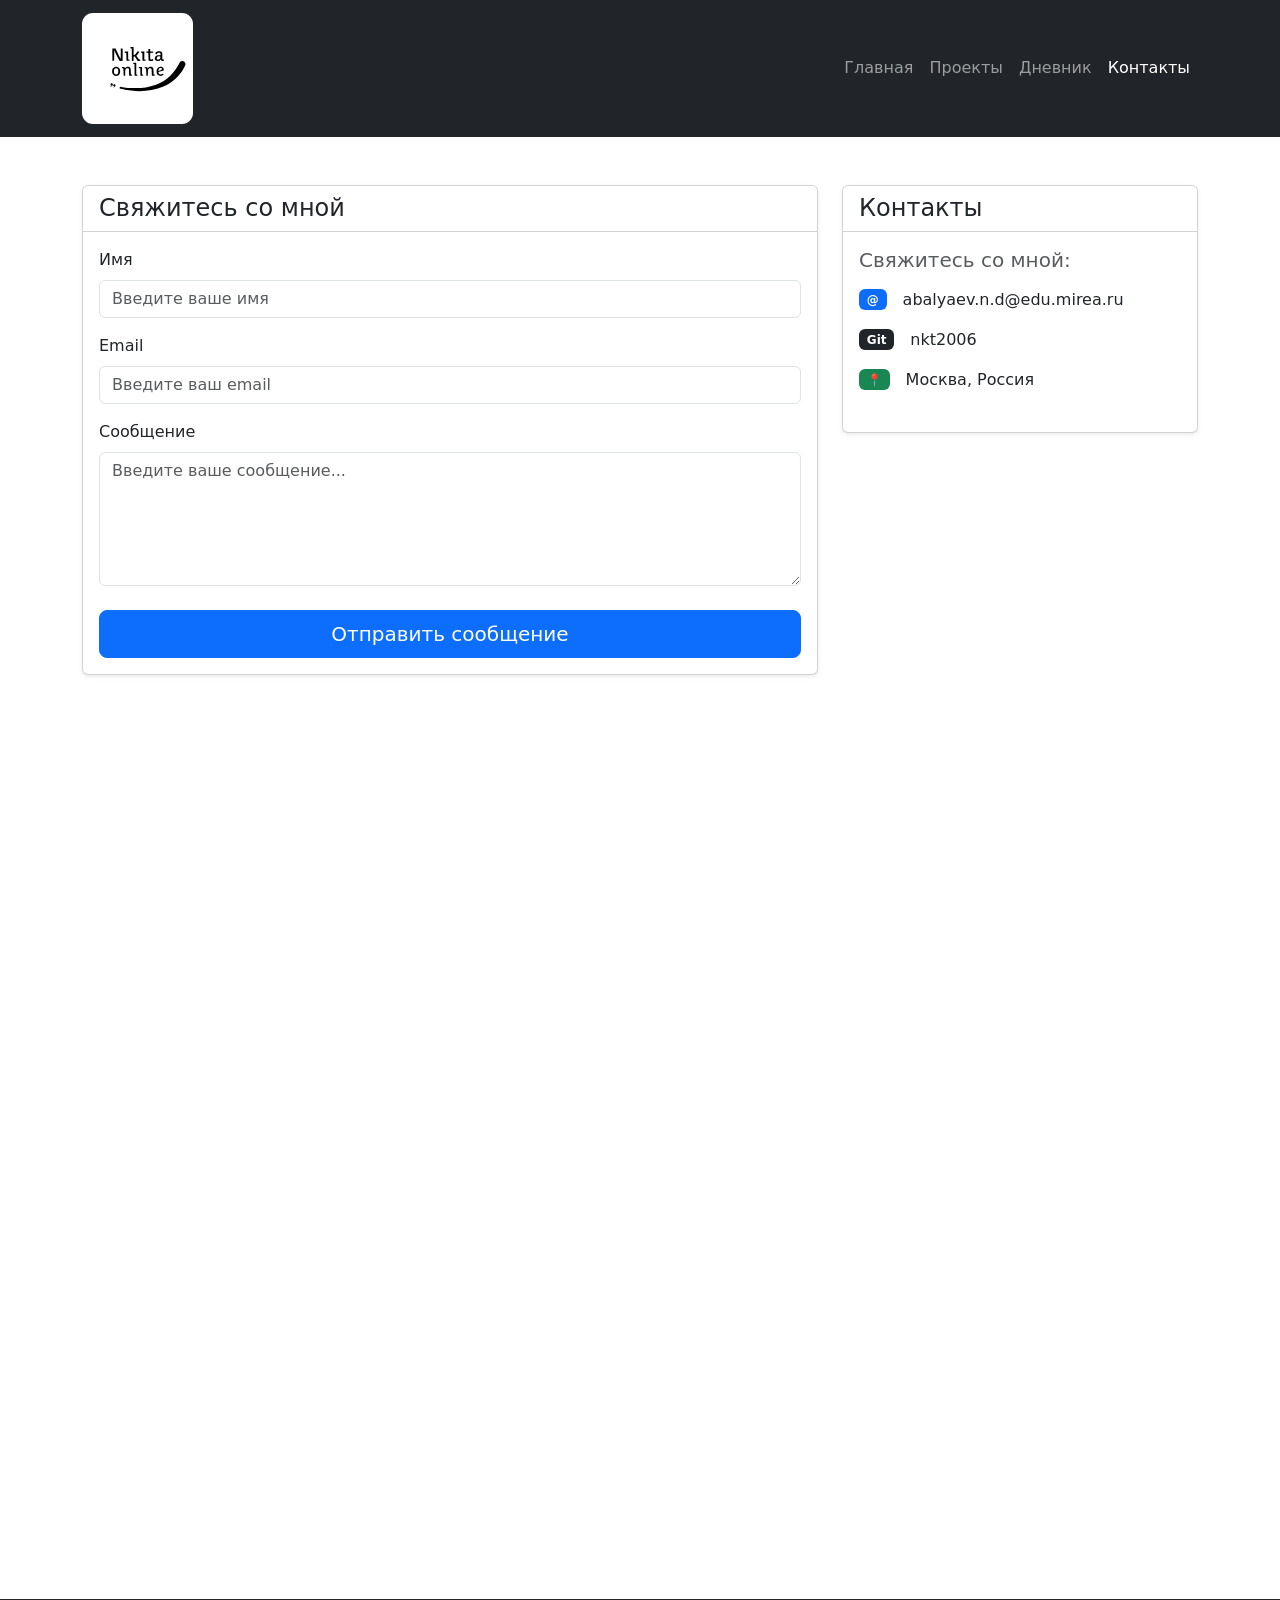
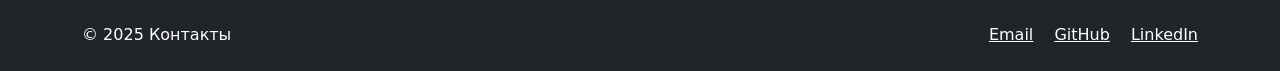
==== pages/contacts.html @ aee83b24 "добавил pages и базовое содержимое на эти страницы" ====
<!doctype html>
<html lang="en">

<head>
    <title>Title</title>
    <!-- Required meta tags -->
    <meta charset="utf-8" />
    <meta name="viewport" content="width=device-width, initial-scale=1, shrink-to-fit=no" />

    <!-- Bootstrap CSS v5.2.1 -->
    <link href="https://cdn.jsdelivr.net/npm/bootstrap@5.3.2/dist/css/bootstrap.min.css" rel="stylesheet"
        integrity="sha384-T3c6CoIi6uLrA9TneNEoa7RxnatzjcDSCmG1MXxSR1GAsXEV/Dwwykc2MPK8M2HN" crossorigin="anonymous" />
    <link rel="stylesheet" href="../styles/style.css">
</head>

<body>
    <header>
        <nav class="navbar navbar-expand-lg navbar-dark bg-dark">
            <div class="container">
                <a class="navbar-brand fw-bold" href="#">
                    <img src="/images/Logo_nikita_online.svg" class="logo-foto">
                </a>
                <button class="navbar-toggler" type="button" data-bs-toggle="collapse" data-bs-target="#navbarNav">
                    <span class="navbar-toggler-icon"></span>
                </button>
                <div class="collapse navbar-collapse" id="navbarNav">
                    <ul class="navbar-nav ms-auto">
                        <li class="nav-item">
                            <a class="nav-link" href="../index.html">Главная</a>
                        </li>
                        <li class="nav-item">
                            <a class="nav-link" href="projects.html">Проекты</a>
                        </li>
                        <li class="nav-item">
                            <a class="nav-link" href="diary.html">Дневник</a>
                        </li>
                        <li class="nav-item">
                            <a class="nav-link active" href="contacts.html">Контакты</a>
                        </li>
                    </ul>
                </div>
            </div>
        </nav>
    </header>
    <main>
        <main>
            <!-- Секция контактов -->
            <section class="py-5">
                <div class="container">
                    <div class="row">
                        <!-- Левая колонка - Форма -->
                        <div class="col-lg-8 mb-5">
                            <div class="card shadow-sm">
                                <div class="card-header bg-white">
                                    <h2 class="h4 mb-0">Свяжитесь со мной</h2>
                                </div>
                                <div class="card-body">
                                    <form>
                                        <!-- Поле Имя -->
                                        <div class="mb-3">
                                            <label for="name" class="form-label">Имя</label>
                                            <input type="text" class="form-control" id="name"
                                                placeholder="Введите ваше имя">
                                        </div>

                                        <!-- Поле Email -->
                                        <div class="mb-3">
                                            <label for="email" class="form-label">Email</label>
                                            <input type="email" class="form-control" id="email"
                                                placeholder="Введите ваш email">
                                        </div>

                                        <!-- Поле Сообщение -->
                                        <div class="mb-4">
                                            <label for="message" class="form-label">Сообщение</label>
                                            <textarea class="form-control" id="message" rows="5"
                                                placeholder="Введите ваше сообщение..."></textarea>
                                        </div>

                                        <!-- Кнопка отправки -->
                                        <button type="submit" class="btn btn-primary btn-lg w-100">
                                            Отправить сообщение
                                        </button>
                                    </form>
                                </div>
                            </div>
                        </div>

                        <!-- Правая колонка - Контактная информация -->
                        <div class="col-lg-4">
                            <div class="card shadow-sm">
                                <div class="card-header bg-white">
                                    <h2 class="h4 mb-0">Контакты</h2>
                                </div>
                                <div class="card-body">
                                    <div class="mb-4">
                                        <h5 class="text-muted mb-3">Свяжитесь со мной:</h5>
                                        <ul class="list-unstyled">
                                            <li class="mb-3">
                                                <div class="d-flex align-items-center">
                                                    <span class="badge bg-primary me-3">@</span>
                                                    <span>abalyaev.n.d@edu.mirea.ru</span>
                                                </div>
                                            </li>
                                            <li class="mb-3">
                                                <div class="d-flex align-items-center">
                                                    <span class="badge bg-dark me-3">Git</span>
                                                    <span>nkt2006</span>
                                                </div>
                                            </li>
                                            <li>
                                                <div class="d-flex align-items-center">
                                                    <span class="badge bg-success me-3">📍</span>
                                                    <span>Москва, Россия</span>
                                                </div>
                                            </li>
                                        </ul>
                                    </div>
                                </div>
                            </div>
                        </div>
                    </div>
                </div>
            </section>
        </main>
    </main>

    <div class="d-flex flex-column min-vh-100">
         <footer class="bg-dark text-white py-4 mt-auto">
        <div class="container">
            <div class="row">
                <div class="col-md-6">
                    <p class="mb-0">© 2025 Контакты</p>
                </div>
                <div class="col-md-6 text-md-end">
                    <a href="#" class="text-white me-3">Email</a>
                    <a href="#" class="text-white me-3">GitHub</a>
                    <a href="#" class="text-white">LinkedIn</a>
                </div>
            </div>
        </div>
    </footer>
    </div>
    <!-- Bootstrap JavaScript Libraries -->
    <script src="https://cdn.jsdelivr.net/npm/@popperjs/core@2.11.8/dist/umd/popper.min.js"
        integrity="sha384-I7E8VVD/ismYTF4hNIPjVp/Zjvgyol6VFvRkX/vR+Vc4jQkC+hVqc2pM8ODewa9r"
        crossorigin="anonymous"></script>

    <script src="https://cdn.jsdelivr.net/npm/bootstrap@5.3.2/dist/js/bootstrap.min.js"
        integrity="sha384-BBtl+eGJRgqQAUMxJ7pMwbEyER4l1g+O15P+16Ep7Q9Q+zqX6gSbd85u4mG4QzX+"
        crossorigin="anonymous"></script>
</body>

</html>
---- styles/style.css ----
.profile-img {
            width: 200px;
            height: 200px;
            object-fit: cover;
            border: 5px solid #fff;
            box-shadow: 0 0 20px rgba(0,0,0,0.1);
        }
        .skill-bar {
            height: 20px;
            border-radius: 10px;
        }
        .project-card {
            transition: transform 0.3s;
        }
        .project-card:hover {
            transform: translateY(-5px);
        }
        .hero-section {
            background: linear-gradient(135deg, #667eea 0%, #764ba2 100%);
            color: white;
        }

.logo-foto{
    max-width: 15%;
    background-color: white;
    border-radius: 10%;
}
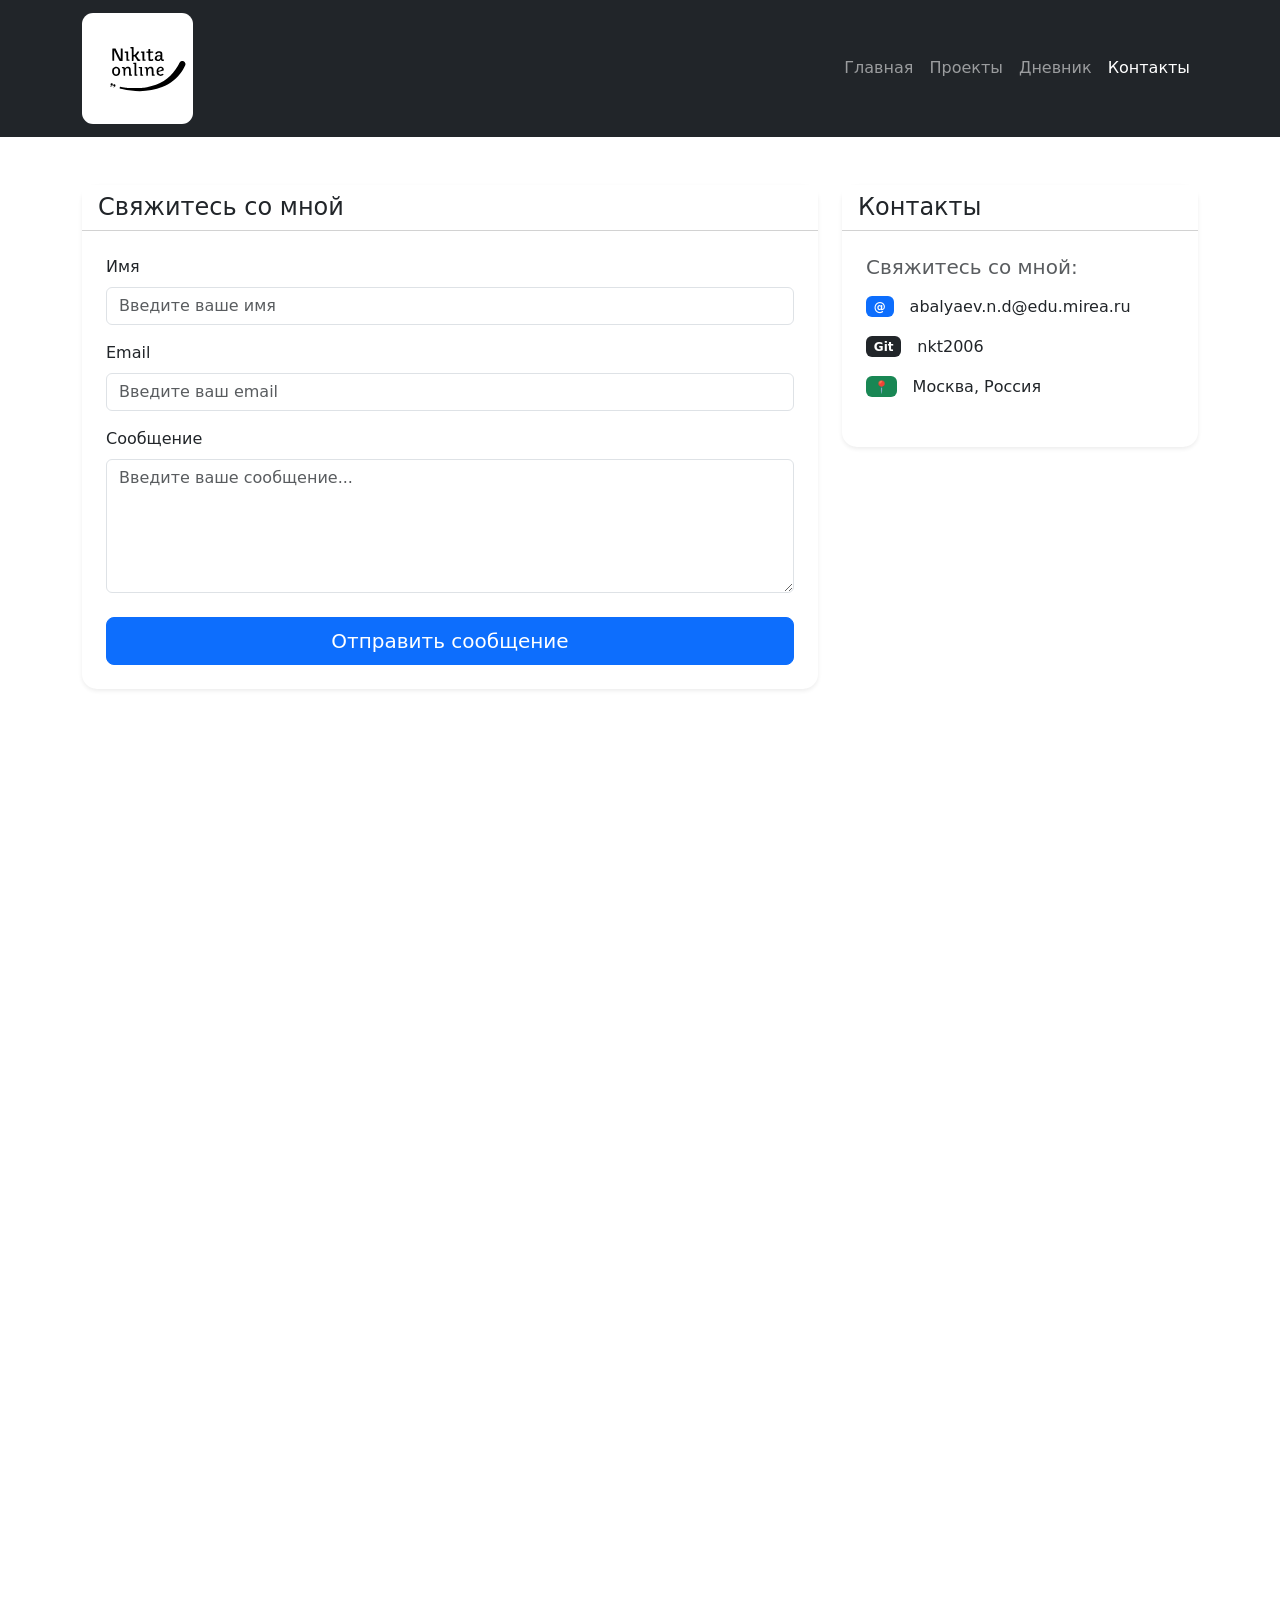
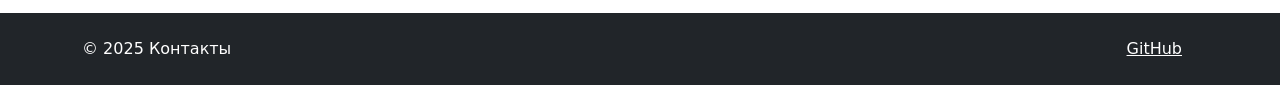
==== commit e5bbc253: "кр полностью выполненная" ====
--- a/pages/contacts.html
+++ b/pages/contacts.html
@@ -18,7 +18,7 @@
         <nav class="navbar navbar-expand-lg navbar-dark bg-dark">
             <div class="container">
                 <a class="navbar-brand fw-bold" href="#">
-                    <img src="/images/Logo_nikita_online.svg" class="logo-foto">
+                    <img src="../images/Logo_nikita_online.svg" class="logo-foto">
                 </a>
                 <button class="navbar-toggler" type="button" data-bs-toggle="collapse" data-bs-target="#navbarNav">
                     <span class="navbar-toggler-icon"></span>
@@ -133,9 +133,7 @@
                     <p class="mb-0">© 2025 Контакты</p>
                 </div>
                 <div class="col-md-6 text-md-end">
-                    <a href="#" class="text-white me-3">Email</a>
-                    <a href="#" class="text-white me-3">GitHub</a>
-                    <a href="#" class="text-white">LinkedIn</a>
+                    <a href="https://github.com/nkt2006" class="text-white me-3">GitHub</a>
                 </div>
             </div>
         </div>
--- a/styles/style.css
+++ b/styles/style.css
@@ -1,28 +1,107 @@
   .profile-img {
-            width: 200px;
-            height: 200px;
-            object-fit: cover;
-            border: 5px solid #fff;
-            box-shadow: 0 0 20px rgba(0,0,0,0.1);
-        }
-        .skill-bar {
-            height: 20px;
-            border-radius: 10px;
-        }
-        .project-card {
-            transition: transform 0.3s;
-        }
-        .project-card:hover {
-            transform: translateY(-5px);
-        }
-        .hero-section {
-            background: linear-gradient(135deg, #667eea 0%, #764ba2 100%);
-            color: white;
-        }
+      width: 200px;
+      height: 200px;
+      object-fit: cover;
+      border: 5px solid #fff;
+      box-shadow: 0 0 20px rgba(0, 0, 0, 0.1);
+  }
 
-.logo-foto{
-    max-width: 15%;
-    background-color: white;
-    border-radius: 10%;
-}
 
+  .download-btn {
+      transition: all 0.3s ease;
+      border-radius: 25px;
+      padding: 12px 30px;
+      font-weight: 600;
+      text-decoration: none;
+      display: inline-flex;
+      align-items: center;
+      gap: 10px;
+  }
+
+  .download-btn:hover {
+      transform: translateY(-2px);
+      box-shadow: 0 5px 15px rgba(0, 0, 0, 0.2);
+  }
+
+  .skill-bar {
+      height: 20px;
+      border-radius: 10px;
+  }
+
+  .project-card {
+      transition: transform 0.3s;
+  }
+
+  .project-card:hover {
+      transform: translateY(-5px);
+  }
+
+  .hero-section {
+      background: linear-gradient(135deg, #667eea 0%, #764ba2 100%);
+      color: white;
+  }
+
+  .logo-foto {
+      max-width: 15%;
+      background-color: white;
+      border-radius: 10%;
+  }
+
+  .projects-hero {
+      background: linear-gradient(135deg, #667eea 0%, #764ba2 100%);
+      color: white;
+      padding: 60px 0;
+      margin-bottom: 40px;
+  }
+
+  .filter-buttons {
+      margin-bottom: 30px;
+  }
+
+  .filter-btn {
+      margin: 0 5px 10px;
+      border-radius: 20px;
+      padding: 8px 20px;
+      border: 2px solid #dee2e6;
+      background: white;
+      color: #6c757d;
+      transition: all 0.3s ease;
+  }
+
+  .filter-btn:hover,
+  .filter-btn.active {
+      background: #007bff;
+      color: white;
+      border-color: #007bff;
+  }
+
+  .card {
+      border: none;
+      transition: transform 0.3s ease, box-shadow 0.3s ease;
+      border-radius: 15px;
+  }
+
+  .card:hover {
+      transform: translateY(-5px);
+      box-shadow: 0 10px 25px rgba(0, 0, 0, 0.1);
+  }
+
+  .card-img-top {
+      border-radius: 15px 15px 0 0;
+      height: 200px;
+      object-fit: cover;
+  }
+
+  .card-body {
+      padding: 1.5rem;
+  }
+
+  .card-title {
+      font-weight: 600;
+      margin-bottom: 0.5rem;
+  }
+
+  .card-text {
+      color: #6c757d;
+      font-size: 0.9rem;
+  }
